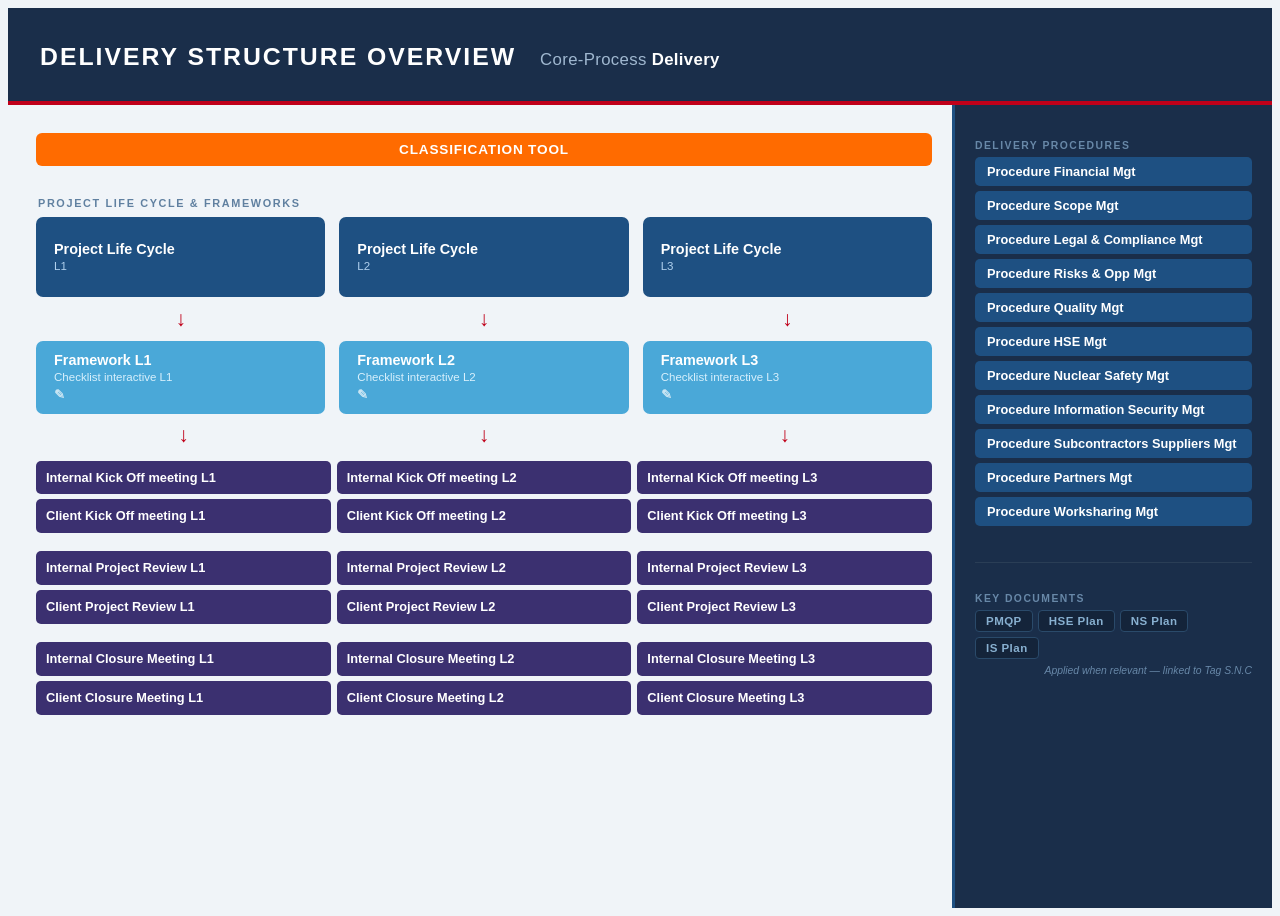
==== index.html @ 9b3b4e17 "Add files via upload" ====
<!doctype html>
<html lang="fr">
<head>
  <meta charset="utf-8">
  <meta name="viewport" content="width=device-width, initial-scale=1">
  <title>Delivery Structure Overview</title>
  <link rel="stylesheet" href="styles.css">
</head>
<body>

<header class="page-header">
  <h1>Delivery Structure Overview</h1>
  <span class="sub">Core-Process <strong>Delivery</strong></span>
</header>

<div class="layout">

  <!-- ═══════════════ LEFT ═══════════════ -->
  <div class="left-panel">

    <div class="classification-banner">Classification Tool</div>

    <p class="section-title">Project Life Cycle &amp; Frameworks</p>

    <div class="plc-section">

      <!-- Level 1 -->
      <div class="plc-row">
        <button class="btn-plc" onclick="window.open('Life_cycle.html', '_blank')">
          Project Life Cycle
          <span class="btn-label">L1</span>
        </button>
        <span class="row-arrow">↓</span>
        <button class="btn-framework" onclick="window.open('matrix.html?phase=opportunity', '_blank')">
          Framework L1
          <span class="btn-label">Checklist interactive L1</span>
        </button>
      </div>

      <!-- Level 2 -->
      <div class="plc-row">
        <button class="btn-plc" onclick="window.open('Life_cycle.html', '_blank')">
          Project Life Cycle
          <span class="btn-label">L2</span>
        </button>
        <span class="row-arrow">↓</span>
        <button class="btn-framework" onclick="window.open('matrix.html?phase=opportunity', '_blank')">
          Framework L2
          <span class="btn-label">Checklist interactive L2</span>
        </button>
      </div>

      <!-- Level 3 -->
      <div class="plc-row">
        <button class="btn-plc" onclick="window.open('Life_cycle.html', '_blank')">
          Project Life Cycle
          <span class="btn-label">L3</span>
        </button>
        <span class="row-arrow">↓</span>
        <button class="btn-framework" onclick="window.open('matrix.html?phase=opportunity', '_blank')">
          Framework L3
          <span class="btn-label">Checklist interactive L3</span>
        </button>
      </div>
    </div>

    <!-- Governance meetings -->
    <div class="meetings-section">
      <div class="meetings-levels" id="meetingLevels"></div>
    </div>

  </div>

  <!-- ═══════════════ RIGHT ═══════════════ -->
  <div class="right-panel">

    <!-- Procedures -->
    <div>
      <p class="right-section-title">Delivery Procedures</p>
      <div class="procedures-grid" id="procedureButtons"></div>
    </div>

    <hr class="right-divider">

    <!-- Sub-docs -->
    <div>
      <p class="right-section-title">Key Documents</p>
      <div class="subdocs-row">
        <button class="btn-subdoc" type="button" onclick="window.open('Assets/Promo2029ConventionStage_MahéJEANNEAU (2).pdf', '_blank')">PMQP</button>
        <button class="btn-subdoc" type="button" onclick="window.open('Assets/Promo2029ConventionStage_MahéJEANNEAU (2).pdf')">HSE Plan</button>
        <button class="btn-subdoc" type="button" onclick="window.open('Assets/Promo2029ConventionStage_MahéJEANNEAU (2).pdf')">NS Plan</button>
        <button class="btn-subdoc" type="button" onclick="window.open('Assets/Promo2029ConventionStage_MahéJEANNEAU (2).pdf', '_blank')">IS Plan</button>
      </div>
      <p class="applied-note">Applied when relevant — linked to Tag S.N.C</p>
    </div>
  </div>
</div>

<script src="data.js"></script>
<script src="home.js"></script>
</body>
</html>
---- styles.css ----
:root {
  --ink: #111827;
  --muted: #5b6472;
  --line: #d8dee8;
  --paper: #f7f9fb;
  --panel: #ffffff;
  --orange: #ff6b00;
  --orange-dark: #ad4100;
  --red: #c90009;
  --red-dark: #970007;
  --teal: #0997bd;
  --purple: #a72feb;
  --blue: #075d84;
  --sand: #f0d8c2;
  --shadow: 0 16px 38px rgba(16, 24, 40, .12);
  --blue-dark:   #1a2e4a;
  --blue-mid:    #1e5082;
  --blue-light:  #2e7bbf;
  --blue-pale:   #4aa8d8;
  --violet:      #3b3070;
  --violet-hover:#4d409a;
  --red-accent:  #c0001a;
  --white:       #ffffff;
  --bg:          #f0f4f8;
  --text-light:  #e8f0f8;
  --border:      #c8d8e8;
  --assystel-blue: #0078c8;
}

* {
  box-sizing: border-box;
}

body {
  font-family: 'Segoe UI', Arial, sans-serif;
  background: var(--bg);
  min-height: 100vh;
  display: flex;
  flex-direction: column;
}

button,
input {
  font: inherit;
}

button {
  cursor: pointer;
}

/* ── Header ── */
.page-header {
  background: var(--blue-dark);
  color: var(--white);
  padding: 18px 32px 14px;
  border-bottom: 4px solid var(--red-accent);
  display: flex;
  align-items: baseline;
  gap: 24px;
}
.page-header h1 {
  font-size: 1.55rem;
  font-weight: 800;
  letter-spacing: 0.08em;
  text-transform: uppercase;
}

.page-header .sub {
  font-size: 1.05rem;
  font-weight: 400;
  color: #a0b8d0;
  letter-spacing: 0.02em;
}

.page-header .sub strong {
  color: var(--white);
  font-weight: 700;
}

/* ── Layout ── */
.layout {
  display: flex;
  gap: 0;
  flex: 1;
  min-height: 0;
}

/* ── Left panel ── */
.left-panel {
  flex: 1 1 0;
  padding: 28px 20px 28px 28px;
  display: flex;
  flex-direction: column;
  gap: 0;
}

/* ── Right panel ── */
.right-panel {
  width: 320px;
  min-width: 260px;
  background: var(--blue-dark);
  padding: 24px 20px;
  display: flex;
  flex-direction: column;
  gap: 16px;
  border-left: 3px solid var(--blue-mid);
}

/* ── Section titles ── */
.section-title {
  font-size: 0.68rem;
  font-weight: 700;
  letter-spacing: 0.15em;
  text-transform: uppercase;
  color: #6080a0;
  margin-bottom: 8px;
  padding-left: 2px;
}

/* ── Classification Tool banner ── */
.classification-banner {
  background: var(--orange);
  color: var(--white);
  font-weight: 700;
  font-size: 0.85rem;
  letter-spacing: 0.06em;
  text-transform: uppercase;
  padding: 9px 18px;
  border-radius: 6px;
  margin-bottom: 20px;
  text-align: center;
  cursor: default;
}

/* ── PLC rows ── */
.plc-section {
  display: flex;
  flex-direction: row;
  gap: 14px;
}

.plc-row {
  display:flex;
  flex-direction: column;
  align-items: stretch;
  gap: 10px;
  flex: 1;
}

/* PLC button (blue dark) → index.html */
.btn-plc {
  background: var(--blue-mid);
  color: var(--white);
  border: none;
  border-radius: 7px;
  padding: 10px 18px;
  font-size: 0.9rem;
  font-weight: 700;
  cursor: pointer;
  height: 80px;
  width: 100%;
  min-width: 0;
  text-align: left;
  line-height: 1.3;
  transition: background 0.15s, transform 0.1s;
}

.btn-plc:hover { background: var(--blue-light); transform: translateY(-1px); }
.btn-plc .btn-label { font-size: 0.72rem; font-weight: 400; color: #b0d0ee; display: block; }
/* Arrow connector */
.row-arrow {
  display: flex;
  flex-direction: column;
  align-items: center;
  color: var(--red-accent);
  font-size: 1.3rem;
  font-weight: 900;
  padding: 0 2px;
  user-select: none;
}

.row-arrow2 {
  display: flex;
  flex-direction: column;
  align-items: center;
  color: var(--red-accent);
  font-size: 1.3rem;
  font-weight: 900;
  user-select: none;
  padding: 9px 2px;
}

/* Framework button (light blue) → matrix.html */
.btn-framework {
  background: var(--blue-pale);
  color: var(--white);
  border: none;
  border-radius: 7px;
  padding: 10px 18px;
  font-size: 0.9rem;
  font-weight: 700;
  cursor: pointer;
  text-align: left;
  line-height: 1.3;
  transition: background 0.15s, transform 0.1s;
}

.btn-framework:hover { background: #2e9dd4; transform: translateY(-1px); }
.btn-framework .btn-label { font-size: 0.72rem; font-weight: 400; color: #d8f0fc; display: block; }
/* ── Dots on framework ── */
.btn-framework::after {
  content: " ✎";
  font-size: 0.8rem;
  opacity: 0.7;
}

/* ── Right panel sections ── */
.right-section-title {
  font-size: 0.65rem;
  font-weight: 700;
  letter-spacing: 0.14em;
  text-transform: uppercase;
  color: #6888a8;
  margin-bottom: 6px;
}

/* Procedure buttons */
.procedures-grid {
  display: flex;
  flex-direction: column;
  gap: 5px;
  margin-bottom: 16px;
}

.btn-procedure {
  background: var(--blue-mid);
  color: var(--white);
  border: none;
  border-radius: 5px;
  padding: 7px 12px;
  font-size: 0.8rem;
  font-weight: 600;
  cursor: pointer;
  text-align: left;
  transition: background 0.15s;
  white-space: nowrap;
  overflow: hidden;
  text-overflow: ellipsis;
}

.btn-procedure:hover { background: var(--blue-light); }
/* Sub-docs row (PMOP, HSE Plan, etc.) */
.subdocs-row {
  display: flex;
  flex-wrap: wrap;
  gap: 5px;
  margin-bottom: 4px;
}

.btn-subdoc {
  background: #14243a;
  color: #88b0d0;
  border: 1px solid #2a4a6a;
  border-radius: 4px;
  padding: 4px 10px;
  font-size: 0.72rem;
  font-weight: 600;
  cursor: default;
  letter-spacing: 0.04em;
}

.btn-subdoc:hover{
  cursor: pointer;
}

/* Meeting / governance buttons */
.meetings-section {
  flex: 1;
}
.meetings-levels {
  display: flex;
  gap: 6px;
  flex:1;
}

.meetings-col {
  flex: 1;
  display: flex;
  flex-direction: column;
  gap: 5px;
}

.btn-meeting {
  background: var(--violet);
  color: var(--white);
  border: none;
  border-radius: 5px;
  padding: 9px 10px;
  font-size: 0.8rem;
  font-weight: 600;
  cursor: pointer;
  text-align: left;
  line-height: 1.25;
  transition: background 0.15s;
  width: 100%;
}

.btn-meeting:hover { background: var(--violet-hover); }
/* "Applied when relevant" note */
.applied-note {
  font-size: 0.65rem;
  color: #6888a8;
  font-style: italic;
  margin-top: 6px;
  text-align: right;
}

/* Divider line in right panel */
.right-divider {
  border: none;
  border-top: 1px solid #2a3e56;
  margin: 4px 0;
}

/* Linked-to badge */
.linked-badge {
  display: inline-block;
  background: #0e1e2e;
  border: 1px solid #2a4a6a;
  border-radius: 4px;
  padding: 3px 8px;
  font-size: 0.65rem;
  color: #6888a8;
  margin-bottom: 4px;
}

/* ─── Layout ─── */

.page {
  width: min(1600px, 100%);
  margin: 0 auto;
  padding: 28px clamp(16px, 2vw, 34px) 42px;
}

.topbar {
  display: grid;
  grid-template-columns: 1fr auto;
  gap: 20px;
  align-items: end;
  margin-bottom: 18px;
}

.topbar.is-bid {
  direction: ltr;
}

.topbar.is-real {
  direction: rtl;
  text-align: right;
}

.topbar.is-real .subtitle {
  margin-left: auto;
  margin-right: 0;
}

/* Empêche le texte de s'inverser aussi */
.topbar.is-real > * {
  direction: ltr;
}

.page_title {
  margin: 0;
  color: var(--blue);
  font-size: clamp(30px, 5vw, 66px);
  line-height: .95;
  text-transform: uppercase;
  letter-spacing: 0;
  text-shadow: 0 3px 0 rgba(0, 0, 0, .10);
}

.subtitle {
  margin: 8px 0 0;
  max-width: 860px;
  color: var(--muted);
  font-size: 16px;
  line-height: 1.45;
}

.workspace {
  display: grid;
  grid-template-columns: minmax(0, 1fr) 330px;
  gap: 18px;
  align-items: start;
}

.main {
  min-width: 0;
}

/* ─── Lifecycle diagram ─── */

.lifecycle {
  position: relative;
  min-height: 680px;   /* était 520px — plus de hauteur pour séparer les deux tracks */
  overflow: hidden;
  border: 1px solid var(--line);
  border-radius: 8px;
  background: #eef5f6;
  box-shadow: var(--shadow);
}

.lane-label {
  position: absolute;
  left: 24px;
  z-index: 2;
  margin: 0;
  font-weight: 900;
  text-transform: uppercase;
  letter-spacing: 0;
  text-shadow: 0 3px 0 rgba(0, 0, 0, .10);
}

.lane-label.bid {
  position: absolute;
  top: 18px;
  left: 24px;
  color: var(--orange);
  font-size: clamp(22px, 3vw, 38px);
  font-weight: 900;
  text-transform: uppercase;
  z-index: 2;
}

.lane-label.real {
  position: absolute;
  bottom: 230px;
  left: 24px;
  color: var(--red);
  font-size: clamp(22px, 3vw, 38px);
  font-weight: 900;
  text-transform: uppercase;
  z-index: 2;
}

.bid-track,
.real-track
.gate-track {
  position: absolute;
  left: 28px;
  right: 28px;
  display: grid;
  z-index: 3;
}

.bid-track {
  position: absolute;
  top: 80px;
  left: 28px;
  right: 28px;
  display: grid;
  grid-template-columns: repeat(4, minmax(130px, 1fr));
  z-index: 3;
}

.gate-track {
  position: absolute;
  top: 80px;
  left: 28px;
  right: 28px;
  display: grid;
  grid-template-columns: repeat(4, minmax(130px, 1fr));
  z-index: 3;
}

.real-track {
  position: absolute;
  bottom: 60px;
  left: 28px;
  right: 28px;
  display: grid;
  grid-template-columns: 1.05fr 1.35fr .9fr 1.1fr;
  z-index: 3;
}

/* ─── Phase nodes ─── */

.phase-node {
  min-height: 86px;
  border: 0;
  border-right: 2px solid rgba(255, 255, 255, .52);
  padding: 14px 20px 14px;
  color: #fff;
  text-align: left;
  box-shadow: 0 4px 18px rgba(6, 6, 8, 0.18);
  transition: transform .16s ease, filter .16s ease, box-shadow .16s ease;
}

.phase-node:hover,
.phase-node:focus-visible {
  transform: translateY(-2px);
  filter: brightness(0.88);
  outline: 3px solid rgba(9, 151, 189, .26);
  outline-offset: 3px;
  color: #fff;
}

.phase-node.active {
  box-shadow: 0 0 0 4px #fff, 0 0 0 8px rgba(9, 151, 189, .42), 0 14px 30px rgba(17, 24, 39, .22);
}

.phase-node.bid  { background: var(--orange); }
.phase-node.real { background: var(--red); }
.phase-node.gate {background: #f79595;}
.phase-node.after { background: #ef9825; }

.phase-title {
  display: block;
  font-weight: 900;
  font-size: clamp(12px, 2.4vw, 20px);
  line-height: 1;
  text-transform: uppercase;
  letter-spacing: 0;
}

.phase-kicker {
  display: block;
  margin-top: 4px;
  font-weight: 800;
  font-size: 13px;
  text-transform: uppercase;
  opacity: .94;
}

.phase-note {
  display: block;
  margin-top: 12px;
  max-width: 260px;
  font-style: italic;
  font-weight: 700;
  font-size: 13px;
  line-height: 1.25;
  color: rgba(255, 255, 255, .9);
}

/* ─── Handover loop arrow ─── */

.handover-loop {
  position: absolute;
  top: 142px;
  right: 92px;
  width: 270px;
  height: 245px;
  border: 46px solid var(--orange);
  border-left-color: transparent;
  border-radius: 50%;
  transform: rotate(18deg);
  z-index: 1;
  opacity: .95;
}

.handover-loop::after {
  content: "";
  position: absolute;
  right: 12px;
  bottom: -53px;
  width: 0;
  height: 0;
  border-left: 62px solid transparent;
  border-right: 22px solid transparent;
  border-top: 72px solid var(--orange);
  transform: rotate(-20deg);
}

/* ─── Real-track backing strip ─── */

.real-backing {
  position: absolute;
  left: 0;
  right: 200px;
  bottom: 80px;
  height: 100px;
  background: var(--sand);
  border-radius: 0 54px 54px 0;
  z-index: 1;
}
/* ─── Gates ─── */

.gate {
  position: absolute;
  z-index: 5;
  width: 74px;
  min-height: 144px;
  padding: 8px 6px 10px;
  border: none;
  background: #f79595;
  color: var(--orange-dark);
  text-align: center;
  font-weight: 900;
  box-shadow: 0 8px 22px rgba(17, 24, 39, .18);
}

.gate::before {
  content: attr(data-badge);
  display: grid;
  place-items: center;
  width: 58px;
  height: 58px;
  margin: -36px auto 8px;
  border: 5px dashed #fff;
  border-radius: 50%;
  color: #fff;
  background: var(--teal);
  font-size: 12px;
  line-height: 1;
}

.gate .symbol {
  display: grid;
  place-items: center;
  width: 42px;
  height: 42px;
  margin: 0 auto 8px;
  border-radius: 6px;
  color: #111827;
  background: #f4d4a6;
  font-size: 25px;
  font-weight: 900;
}

.gate .gate-title {
  display: block;
  width: 150px;
  margin-left: -42px;
  color: var(--orange-dark);
  font-size: 18px;
  line-height: 1.05;
  text-transform: uppercase;
}

.gate.g1 { left: 20.9%;  top: 80px; }
.gate.g2 { left: 47%;  top: 148px; }
.gate.g3 { right: 26%; top: 148px; }
.gate.g4 { right: 3%;  top: 148px; }
.gate.g5 { left: 22%;  bottom: 80px; }
.gate.g6 { left: 52%;  bottom: 80px; }
.gate.g7 { left: 68%;  bottom: 80px; }

/* ─── Governance bar ─── */

.governance {
  position: absolute;
  left: 0;
  right: 0;
  bottom: 205px;
  z-index: 2;
}

.gov-title {
  margin-left: 28px;
  color: var(--teal);
  font-weight: 900;
  text-transform: uppercase;
  font-size: 15px;
}

.gov-title-cell {
  position: relative;
  vertical-align: top;
  padding: 4px 0 0 0;
}

.gov-bar-label-cell {
  padding-left: 12px;
  font-weight: 700;
  font-size: 12px;
  color: #fff;
  height: 36px;
  vertical-align: middle;
}

.gov-line.internal { background: var(--teal); }
.gov-line.client   { background: var(--purple); }

/* ─── Content area ─── */

.content {
  margin-top: 18px;
  display: grid;
  grid-template-columns: minmax(0, 1fr);
  gap: 16px;
}

/* ─── Matrix panel ─── */

.matrix-panel {
  min-width: 0;
  border: 1px solid var(--line);
  border-radius: 8px;
  background: #fff;
  box-shadow: var(--shadow);
  overflow: visible; /* ← était hidden */
}

.matrix-head.bid { background: var(--orange); }

.matrix-current {
  flex: 0 0 auto;
  margin-right: 1px;
  padding: 8px 10px;
  border: 1px solid rgba(255, 255, 255, .48);
  border-radius: 8px;
  font-weight: 900;
  text-transform: uppercase;
  white-space: nowrap;
}


.arrow-right {
  font-size: 1.5em;
  display: inline-block;
  vertical-align: middle;
  color: #fff;
}

.arrow-left {
  font-size: 1.5em; 
  display: inline-block;
  vertical-align: middle;
  transform: scaleX(-1);
  color: #fff;
}

.matrixCtext {
  vertical-align: middle;
  color: #fff;
}

.matrix-wrap {
  overflow: auto;
  max-height: 800px;
  border-radius: 8px; /* reprend le rayon ici */
}

.matrix-footer-wrap {
  position: sticky;
  bottom: 0;
  z-index: 10;
  background: #fff;
  overflow: hidden;
  border-top: 2px solid var(--teal);
  /*overflow: visible;
  height: auto;       
  flex-shrink: 0;*/ /* ← ne se compresse pas si dans un flex */
}

.matrix-footer-wrap .footer-table {
  width: 100%;
  min-width: 980px; /* même min-width que checklist-table */
  border-collapse: separate;
  border-spacing: 0;
  table-layout: fixed; /* colonnes identiques au tableau principal */
}

.checklist-table {
  width: 100%;
  min-width: 980px;
  border-collapse: separate;
  border-spacing: 0;
}

.checklist-table th,
.checklist-table td {
  border-right: 1px solid var(--line);
  border-bottom: 1px solid var(--line);
  vertical-align: top;
}

.checklist-table thead th {
  position: sticky;
  top: 0;
  z-index: 3;
  color: #fff;
  background: var(--orange);
  text-align: left;
}

.checklist-table tfoot td {
  position: sticky;
  z-index: 3;
}

.checklist-table tfoot tr {
  height: 36px;
}

.checklist-table tfoot .gov-row-label td {
  bottom: 72px;
  background: #f7f9fb;   /* fond opaque indispensable pour le sticky */
}

.checklist-table tfoot .gov-row-internal td {
  bottom: 36px;
  background: var(--teal); /* cohérent avec gov-bar-label-cell.internal */
}

.checklist-table tfoot .gov-row-client td {
  bottom: 0;
  background: var(--purple); /* cohérent avec gov-bar-label-cell.client */
}

/* première colonne du tfoot : sticky horizontal ET vertical cumulés */
.checklist-table tfoot td:first-child {
  z-index: 5; /* au-dessus des autres cellules sticky */
}



/* Étiquettes de gauche : sticky aussi horizontalement */
.checklist-table tfoot td:first-child {
  position: sticky;
  left: 0;
  z-index: 5;    /* au-dessus des autres cellules sticky */
}

/* fond opaque pour la colonne gauche du tfoot selon la ligne */
.checklist-table tfoot .gov-row-label td:first-child   { background: #f7f9fb !important; }
.checklist-table tfoot .gov-row-internal td:first-child { background: var(--teal) !important; }
.checklist-table tfoot .gov-row-client td:first-child   { background: var(--purple) !important; }
.checklist-table thead th:first-child {
  left: 0;
  z-index: 4;
}

.checklist-table tbody th.row-category {
  position: sticky;
  left: 0;
  z-index: 2;
  background: #fff;   /* fond opaque pour masquer ce qui passe derrière */
}

.phase-column {
  min-width: 205px;
  border: 0;
  padding: 12px 14px;
  color: #fff;
  background: transparent;
  text-align: left;
  font-weight: 900;
  text-transform: uppercase;
  line-height: 1.08;
}

.phase-column span {
  display: block;
  margin-top: 4px;
  font-size: 11px;
  opacity: .86;
}

.row-category {
  min-width: 205px;
  border: 0;
  padding: 12px 14px;
  color: #fff;
  background: transparent;
  font-weight: 900;
  text-transform: uppercase;
  line-height: 1.08;
}

.row-category button {
  display: grid;
  grid-template-columns: 75px 1fr;
  grid-template-rows: auto auto;
  gap: 15px;
  width: 100%;
  min-height: unset;
  border: 0;
  padding :10px;
  color: var(--blue);
  background: #fff;
  text-align: left;
  font-weight: 900;
  text-transform: uppercase;
  line-height: 1.1;
}

.row-category .mark {
  grid-column: 1;
  grid-row: 1 / 3;
  width: 75px;
  height: 75px;
  border-radius: 6px;
  object-fit: contain;
}

.matrix-cell {
  min-width: 205px;
  height: 82px;
  padding: 12px 14px;
  background: #fff8f8;
}

.active-column {
  background: var(--orange-dark);
}

.matrix-cell.active-column {
  background: var(--orange-dark);
}

.matrix-cell.active-column button {
  color: #fff;
}

.matrix-cell.active-column .cell-count {
  color: #fff;
}

.matrix-cell.active-column .cell-preview {
  color: rgba(255, 255, 255, 0.85);
}

.matrix-cell:nth-child(even):not(.active-column):not(.active) { background: #fff; }

.matrix-cell button {
  width: 100%;
  height: 100%;
  min-height: unset;
  border: 0;
  padding: 10px 12px;
  color: var(--ink);
  background: transparent;
  text-align: left;
}

.matrix-cell button:hover,
.matrix-cell button:focus-visible,
.row-category button:hover,
.row-category button:focus-visible {
  outline: 3px solid rgba(9, 151, 189, .22);
  outline-offset: -3px;
  background: #edfaff;
}

.matrix-cell.active-column button:hover {
  background: var(--orange);
}

.matrix-cell.active {
  background: var(--orange);
  box-shadow: inset 0 0 0 3px var(--muted);
}

.cell-count {
  display: block;
  color: var(--blue);
  font-size: 12px;
  font-weight: 900;
  text-transform: uppercase;
}

.cell-preview {
  display: block;
  margin-top: 6px;
  max-height: 48px;
  overflow: hidden;
  color: var(--muted);
  font-size: 12px;
  line-height: 1.32;
}

.is-hidden { display: none; }

/* ─── Governance tfoot ─── */

/* tfoot rows: don't override td sticky with static on the tr */

tfoot td {
  background: #f7f9fb;
}

.gov-row-title td {
  background: #f7f9fb !important;
  border-top: 2px solid var(--teal);
  padding: 6px 12px;
  padding-bottom: 60px;
}

.gov-strip-label {
  display: block;
  font-size: 13px;
  font-weight: 900;
  color: var(--teal);
  text-transform: uppercase;
  padding: 6px 0;
}

.gov-title-cell {
  position: relative;
  vertical-align: top;
  padding: 4px 0 0 0;
  background: #f7f9fb !important;
  border-top: 2px solid var(--teal);
}

.gov-gate-label {
  font-size: 11px;
  font-weight: 900;
  text-transform: uppercase;
  color: #fff;
  line-height: 1.2;
  text-align: right;
  display: block;
  padding: 0 4px;
}

.gov-gate-card {
  position: absolute;
  right: -48px;
  top: 4px;
  width: 96px;
  padding: 6px 8px;
  background: #f4d4a6;
  border: 2px solid rgba(255, 255, 255, .65);
  border-radius: 4px;
  box-shadow: 0 4px 12px rgba(17, 24, 39, .18);
  z-index: 20;
  text-align: center;
}

.gov-gate-title {
  font-size: 11px;
  font-weight: 900;
  text-transform: uppercase;
  color: var(--orange-dark);
  line-height: 1.15;
}

.gov-bar-label-cell {
  height: 36px;
  padding: 0 12px;
  font-weight: 700;
  font-size: 12px;
  color: #fff;
  vertical-align: middle;
}

.gov-bar-label-cell.internal { background: var(--teal) !important; }
.gov-bar-label-cell.client   { background: var(--purple) !important; }

.gov-cell-bar {
  position: relative;
  height: 36px;
  padding: 0;
  vertical-align: middle;
}

.gov-cell-bar.internal { background: var(--teal) !important; }
.gov-cell-bar.client   { background: var(--purple) !important; }

.gov-badge-btn {
  position: absolute;
  right: -22px;
  top: -43px;
  z-index: 20; /* au-dessus de tout */
  width: 44px;
  height: 44px;
  border: 3px dashed #fff;
  border-radius: 50%;
  background: var(--teal);
  color: #fff;
  font-size: 18px;
  font-weight: 900;
  cursor: pointer;
  transition: filter .14s;
}

.gov-badge-btn:hover { filter: brightness(1.2); }

.checklist-table tfoot.gov-strip tr {
  height: auto;
}

.checklist-table tfoot.gov-strip td {
  overflow: visible;
}

.checklist-table tfoot.gov-strip .gov-row-label {
  height: 30px;
}

.checklist-table tfoot.gov-strip .gov-row-internal {
  height: 38px;
}

.checklist-table tfoot.gov-strip .gov-row-client {
  height: 112px;
}

.checklist-table tfoot.gov-strip .gov-row-label td {
  bottom: 150px;
  z-index: 8;
  background: #f7f9fb !important;
  border-bottom: 0;
}

.checklist-table tfoot.gov-strip .gov-row-internal td {
  bottom: 112px;
  z-index: 20;
  height: 38px;
  background: transparent !important;
  border-bottom: 0;
}

.checklist-table tfoot.gov-strip .gov-row-client td {
  bottom: 0;
  z-index: 10;
  height: 112px;
  background: rgba(255, 255, 255, .97) !important;
  border-bottom: 0;
}

.checklist-table tfoot.gov-strip td:first-child {
  z-index: 45;
}

.checklist-table tfoot.gov-strip .gov-row-internal td:first-child {
  z-index: 42;
  background: var(--teal) !important;
}

.checklist-table tfoot.gov-strip .gov-row-client td:first-child {
  z-index: 45;
  background: linear-gradient(to bottom, #eef5f8 0 4px, var(--purple) 4px 42px, rgba(255, 255, 255, .97) 42px 100%) !important;
}

.checklist-table tfoot.gov-strip .gov-cell-bar {
  position: sticky;
}

.checklist-table tfoot.gov-strip .gov-cell-bar::before {
  content: "";
  position: absolute;
  left: -1px;
  right: -1px;
  z-index: 0;
  pointer-events: none;
}

.checklist-table tfoot.gov-strip .gov-cell-bar::after {
  content: "";
  position: absolute;
  left: -1px;
  right: -1px;
  top: 0;
  height: 4px;
  z-index: 0;
  background: #eef5f8;
  pointer-events: none;
}

.checklist-table tfoot.gov-strip .gov-cell-before-event::before {
  right: 42px;
}

.checklist-table tfoot.gov-strip .gov-cell-after-event::before {
  left: 38px;
}

.checklist-table tfoot.gov-strip .gov-cell-end-event::before {
  right: 92px;
}


.checklist-table tfoot.gov-strip.gov-strip-real .gov-cell-before-event::before {
  right: 40px;
}


.checklist-table tfoot.gov-strip.gov-strip-real .gov-cell-after-event::before {
  left: 32px;
}

.checklist-table tfoot.gov-strip .gov-cell-bar.internal::before {
  top: 0;
  height: 38px;
  background: var(--teal);
}

.checklist-table tfoot.gov-strip .gov-cell-bar.client::before {
  top: 4px;
  height: 38px;
  background: var(--purple);
}

.checklist-table tfoot.gov-strip .gov-cell-bar.internal::after {
  display: none;
}

/* ── Separator line between internal and client rows ── */
/* Drawn on the client row's ::after, same span as the bars,
   so it naturally stops at gate boundaries. */


.gov-strip .gov-strip-label {
  color: #12a6c8;
  font-size: 14px;
  line-height: 1;
  padding: 10px 0 4px;
  text-shadow: 0 1px 0 rgba(255, 255, 255, .8);
}

.gov-strip .gov-bar-label-cell {
  white-space: nowrap;
}

.gov-strip .gov-bar-label-cell.internal {
  font-size: 14px;
  font-weight: 500;
  text-align: center;
  vertical-align: middle;
}

.gov-strip .gov-bar-label-cell.client {
  padding-top: 10px;
  font-size: 14px;
  font-weight: 500;
  text-align: center;
  vertical-align: top;
}

.gov-strip .gov-cell-bar {
  overflow: visible;
}

.checklist-table tfoot.gov-strip .gov-row-internal td.gov-cell-with-event {
  z-index: 40;
}

.gov-event {
  position: absolute;
  top: -34px;
  right: -43px;
  z-index: 12;
  width: 88px;
  height: 172px;
  border: 0;
  padding: 0;
  color: inherit;
  background: transparent;
  overflow: visible;
  isolation: isolate;
}

.gov-event::before {
  content: "";
  position: absolute;
  top: 34px;
  left: 50%;
  z-index: 1;
  width: 82px;
  height: 112px;
  background: linear-gradient(180deg, #f59a9d, #f08a8d);
  transform: translateX(-50%);
}


.gov-event:hover .gov-event-pillar,
.gov-event:focus-visible .gov-event-pillar {
  filter: brightness(1.06);
}

.gov-event:focus-visible {
  outline: 3px solid rgba(9, 151, 189, .3);
  outline-offset: 4px;
}

.gov-event-end {
  right: 8px;
}

.gov-event-badges {
  position: absolute;
  top: 0;
  left: 0;
  right: 0;
  z-index: 8;
  display: flex;
  justify-content: center;
  gap: 3px;
}

.gov-event-badge {
  display: grid;
  place-items: center;
  width: 48px;
  height: 48px;
  border: 4px dashed #fff;
  border-radius: 50%;
  background: var(--teal);
  box-shadow: 0 0 0 2px var(--teal), 0 7px 12px rgba(17, 24, 39, .18);
  color: #fff;
  font-size: 10px;
  font-weight: 700;
  line-height: 1;
  text-align: center;
}

.gov-event-badge-client,
.gov-event-badge + .gov-event-badge {
  background: var(--purple);
  box-shadow: 0 0 0 2px var(--purple), 0 7px 12px rgba(17, 24, 39, .18);
}

.gov-event-pillar {
  position: absolute;
  top: 40px;
  left: 50%;
  z-index: 4;
  display: grid;
  place-items: center;
  gap: 6px;
  width: 52px;
  height: 102px;
  border: 1px solid rgba(255, 255, 255, .62);
  background: linear-gradient(180deg, #f59a9d, #f08a8d);
  box-shadow: 0 4px 12px rgba(17, 24, 39, .18);
  transform: translateX(-50%);
}

.gov-event-title {
  position: absolute;
  top: 146px;
  left: 50%;
  z-index: 8;
  width: 132px;
  color: #c45b00;
  font-size: 13px;
  font-weight: 900;
  line-height: 1.02;
  text-align: center;
  text-transform: none;
  transform: translateX(-50%);
}

.gov-event-symbol {
  position: relative;
  z-index: 7;
  display: grid;
  place-items: center;
  width: 32px;
  height: 32px;
  color: #111827;
}

.gov-symbol-traffic {
  width: 20px;
  height: 32px;
  border-radius: 4px;
  background: #1f2933;
  box-shadow: inset 0 0 0 1px rgba(255, 255, 255, .25);
}

.gov-symbol-traffic::before {
  content: "";
  position: absolute;
  top: 5px;
  left: 50%;
  width: 7px;
  height: 7px;
  border-radius: 50%;
  background: #f20d19;
  box-shadow: 0 10px 0 #f3d12f, 0 20px 0 #21c657;
  transform: translateX(-50%);
}

.gov-symbol-document::before {
  content: "";
  width: 23px;
  height: 28px;
  border: 2px solid #111827;
  border-radius: 2px;
  background:
    linear-gradient(#111827, #111827) 5px 8px / 13px 1px no-repeat,
    linear-gradient(#111827, #111827) 5px 14px / 13px 1px no-repeat,
    linear-gradient(#111827, #111827) 5px 20px / 10px 1px no-repeat,
    #fff3c6;
}

.gov-symbol-handshake::before {
  content: "\1F91D";
  font-size: 24px;
  line-height: 1;
}

.gov-symbol-info {
  border: 2px solid #111827;
  border-radius: 50%;
  font-size: 24px;
  font-family: Georgia, serif;
  font-weight: 700;
}

.gov-symbol-info::before {
  content: "i";
}

.gov-symbol-start {
  width: 26px;
  height: 20px;
  border-radius: 50%;
  background: #1dbf4f;
  color: #fff;
  font-size: 6px;
  font-weight: 900;
}

.gov-symbol-start::before {
  content: "START";
}

.gov-symbol-review::before {
  content: "";
  width: 26px;
  height: 24px;
  border-radius: 3px;
  background:
    linear-gradient(to top, #18b957 0 45%, transparent 45% 100%) 3px 4px / 5px 18px no-repeat,
    linear-gradient(to top, #f3b230 0 65%, transparent 65% 100%) 11px 4px / 5px 18px no-repeat,
    linear-gradient(to top, #18b957 0 35%, transparent 35% 100%) 19px 4px / 5px 18px no-repeat,
    #ffe5b5;
}

.gov-symbol-steering {
  border: 2px solid #111827;
  border-radius: 50%;
  font-size: 9px;
  font-weight: 900;
}

.gov-symbol-steering::before {
  content: "SC";
}

.gov-symbol-target {
  border: 2px solid #111827;
  border-radius: 50%;
}

.gov-symbol-target::before,
.gov-symbol-target::after {
  content: "";
  position: absolute;
  border-radius: 50%;
}

.gov-symbol-target::before {
  width: 18px;
  height: 18px;
  border: 2px solid #111827;
}

.gov-symbol-target::after {
  width: 5px;
  height: 5px;
  background: #111827;
}

.gov-strip-real .gov-event-boundary {
  width: 92px;
  height: 160px;
}

.gov-strip-real .gov-event-boundary::before {
  top: 30px;
  width: 74px;
  height: 102px;
}

.gov-strip-real .gov-event-boundary .gov-event-badges {
  left: 50%;
  right: auto;
  width: 76px;
  transform: translateX(-50%);
}

.gov-strip-real .gov-event-boundary .gov-event-badge {
  width: 37px;
  height: 37px;
  border-width: 3px;
  font-size: 7px;
}

.gov-strip-real .gov-event-boundary .gov-event-pillar {
  top: 30px;
  width: 50px;
  height: 102px;
}

.gov-strip-real .gov-event-boundary .gov-event-title {
  top: 143px;
  width: 106px;
  font-size: 12px;
}

.gov-review-cluster {
  position: absolute;
  top: -34px;
  left: 58px;
  z-index: 48;
  width: 188px;
  height: 160px;
  pointer-events: none;
}

.gov-review-loop {
  position: absolute;
  top: 6px;
  left: 20px;
  width: 128px;
  height: 46px;
  border: 5px solid rgba(201, 0, 9, .8);
  border-bottom: 0;
  border-radius: 72px 72px 0 0;
}

.gov-review-loop::after {
  content: "";
  position: absolute;
  right: -7px;
  top: 34px;
  border-left: 8px solid rgba(201, 0, 9, .8);
  border-top: 7px solid transparent;
  border-bottom: 7px solid transparent;
  transform: rotate(36deg);
}

.gov-review-cluster .gov-event {
  top: 0;
  right: auto;
  width: 42px;
  height: 158px;
  pointer-events: auto;
}

.gov-review-1 { left: 0; }
.gov-review-2 { left: 42px; }
.gov-review-3 { left: 84px; }
.gov-review-4 { left: 126px; }

.gov-event-review .gov-event-badge {
  width: 34px;
  height: 34px;
  border-width: 3px;
  font-size: 7px;
}

.gov-event-review::before {
  top: 29px;
  width: 38px;
  height: 96px;
}

.gov-event-review .gov-event-pillar {
  top: 29px;
  width: 34px;
  height: 96px;
}

.gov-event-review .gov-event-symbol {
  width: 24px;
  height: 24px;
}

.gov-event-review .gov-event-title {
  top: 116px;
  width: 64px;
  color: #c45b00;
  font-size: 10px;
  line-height: 1;
  transform: translateX(-50%) rotate(90deg);
  transform-origin: center;
}

.gov-icon {
  position: absolute;
  right: -14px;
  top: 50%;
  transform: translateY(-50%);
  font-size: 24px;
  z-index: 6;
}

tfoot .real { color: var(--red); }

.category-rail {
  display: grid;
  gap: 8px;
  align-self: start;
  position: sticky;
  top: 16px;
}

.category-filter {
  display: grid;
  grid-template-columns: 38px 1fr;
  gap: 8px;
  align-items: center;
  min-height: 48px;
  border: 1px solid var(--line);
  border-radius: 8px;
  background: #fff;
  color: var(--blue);
  padding: 6px 8px;
  text-align: left;
  font-weight: 900;
  font-size: 11px;
  text-transform: uppercase;
  line-height: 1.08;
}

.category-filter .mark {
  display: grid;
  place-items: center;
  width: 38px;
  height: 38px;
  border-radius: 6px;
  background: #ffe0e0;
  color: #111827;
  font-size: 18px;
  font-weight: 900;
}

.row-category button .category-subtitle {
  grid-column: 2;
  grid-row: 2;
  margin-top: 4px;
  color: var(--muted);
  font-size: 11px;
  font-weight: 400;
  text-transform: none;
  line-height: 1.32;
  white-space: normal;
}

.category-filter.active {
  color: #fff;
  background: var(--blue);
  border-color: var(--blue);
}

/* ─── Board ─── */

.board {
  min-width: 0;
  border: 1px solid var(--line);
  border-radius: 8px;
  background: rgba(255, 255, 255, .74);
  overflow: hidden;
}

.board-head {
  display: flex;
  align-items: center;
  justify-content: space-between;
  gap: 16px;
  padding: 16px 18px;
  color: #fff;
  background: var(--blue);
}

.board-title {
  margin: 0;
  font-size: 22px;
  text-transform: uppercase;
  letter-spacing: 0;
}

.count {
  white-space: nowrap;
  font-weight: 800;
  opacity: .9;
}

.category-grid {
  display: grid;
  grid-template-columns: repeat(auto-fit, minmax(255px, 1fr));
  gap: 12px;
  padding: 14px;
}

.category-card {
  min-height: 180px;
  border: 1px solid var(--line);
  border-radius: 8px;
  background: #fff;
  overflow: hidden;
}

.category-card.empty { opacity: .62; }

.category-head {
  display: grid;
  grid-template-columns: 42px 1fr;
  align-items: center;
  gap: 10px;
  padding: 10px 12px;
  background: #fff1f1;
  border-bottom: 1px solid #f2c7c7;
}

.category-head .mark {
  display: grid;
  place-items: center;
  width: 42px;
  height: 42px;
  border-radius: 6px;
  color: #111827;
  background: #fff;
  border: 1px solid #efd1d1;
  font-weight: 900;
}

.category-name {
  margin: 0;
  color: var(--blue);
  font-size: 13px;
  line-height: 1.12;
  text-transform: uppercase;
}

.tasks {
  display: grid;
  gap: 8px;
  padding: 12px;
}

.task {
  border: 1px solid var(--line);
  border-radius: 8px;
  padding: 9px 10px;
  color: var(--ink);
  background: #fff;
  text-align: left;
  line-height: 1.25;
  transition: border-color .14s ease, background .14s ease, transform .14s ease;
}

.task.done {
  border-color: #98d5b2;
  background: #effaf3;
}

.task-status {
  display: block;
  margin-top: 5px;
  color: var(--muted);
  font-size: 11px;
  font-weight: 800;
  text-transform: uppercase;
}

.task:hover,
.task:focus-visible {
  border-color: var(--teal);
  background: #edfaff;
  transform: translateY(-1px);
  outline: none;
}

.empty-note {
  padding: 10px;
  color: var(--muted);
  font-style: italic;
}

/* ─── Aside panels ─── */

.aside {
  display: grid;
  gap: 14px;
}

.procedure-panel
{
  border: 1px solid var(--line);
  border-radius: 8px;
  background: #fff;
  box-shadow: var(--shadow);
  overflow: hidden;
}

.procedure-panel h2
{
  margin: 0;
  padding: 15px 16px;
  color: #fff;
  background: var(--blue);
  font-size: 18px;
  text-transform: uppercase;
}

.procedure-list {
  display: grid;
  gap: 4px;
  padding: 10px;
}

.procedure-button {
  min-height: 42px;
  border: 0;
  border-radius: 6px;
  padding: 8px 10px;
  color: #fff;
  background: var(--blue);
  text-align: right;
  font-weight: 900;
  text-transform: uppercase;
  line-height: 1;
}

.procedure small {
  display: block;
  font-size: 10px;
  opacity: .8;
}


/* ─── Drawer ─── */

.drawer {
  position: fixed;
  inset: 0;
  z-index: 50;
  display: none;
}

.drawer.open { display: block; }

.drawer-backdrop {
  position: absolute;
  inset: 0;
  border: 0;
  background: rgba(17, 24, 39, .36);
}

.drawer-panel {
  position: absolute;
  top: 0;
  right: 0;
  width: min(520px, 100%);
  height: 100%;
  background: #fff;
  box-shadow: -18px 0 40px rgba(17, 24, 39, .22);
  display: grid;
  grid-template-rows: auto 1fr;
}

.drawer-head {
  display: grid;
  grid-template-columns: 1fr 42px;
  gap: 12px;
  align-items: start;
  padding: 20px;
  color: #fff;
  background: var(--red);
}

.drawer-head h2 {
  margin: 0;
  font-size: 22px;
  line-height: 1.08;
}

.drawer-head p {
  margin: 7px 0 0;
  opacity: .9;
  font-weight: 700;
}

.close {
  width: 42px;
  height: 42px;
  border: 1px solid rgba(255, 255, 255, .52);
  border-radius: 8px;
  color: #fff;
  background: transparent;
  font-weight: 900;
  font-size: 22px;
}

.drawer-body {
  padding: 20px;
  overflow: auto;
}

.detail-section { margin-bottom: 20px; }

.detail-section h3 {
  margin: 0 0 8px;
  color: var(--blue);
  font-size: 13px;
  text-transform: uppercase;
  letter-spacing: 0;
}

.detail-section p,
.detail-section li {
  color: var(--ink);
  line-height: 1.45;
}

.detail-section ul {
  margin: 0;
  padding-left: 18px;
}

.done-control {
  display: flex;
  align-items: center;
  gap: 10px;
  padding: 13px 14px;
  border: 1px solid var(--line);
  border-radius: 8px;
  background: #f7fbfc;
  color: var(--ink);
  font-weight: 900;
}

.done-control input {
  width: 20px;
  height: 20px;
  accent-color: var(--teal);
}

/* ─── Responsive ─── */

@media (max-width: 1180px) {
  .workspace {
    grid-template-columns: 1fr;
  }
  .aside {
    grid-template-columns: minmax(0, 1fr) minmax(260px, .7fr);
  }
}

@media (max-width: 880px) {
  .topbar,
  .aside {
    grid-template-columns: 1fr;
  }
  .content {
    grid-template-columns: 1fr;
  }
  .tools {
    justify-content: stretch;
  }
  .search
  {
    width: 100%;
  }
  .lifecycle {
    min-height: auto;
    padding: 88px 14px 22px;
  }

  .lifecycle.bid-track.phase-title {
    font-size: 30px;
  }
  .lane-label.bid,
  .lane-label.real {
    position: static;
    margin: 16px 0 8px;
    font-size: 30px;
  }
  .bid-track,
  .real-track {
    position: static;
    grid-template-columns: 1fr;
    gap: 8px;
  }
  .handover-loop,
  .real-backing,
  .governance,
  .gate {
    display: none;
  }
  .category-rail {
    position: static;
    grid-template-columns: repeat(auto-fit, minmax(150px, 1fr));
  }

  .matrix-current {
    justify-self: start;
  }
}
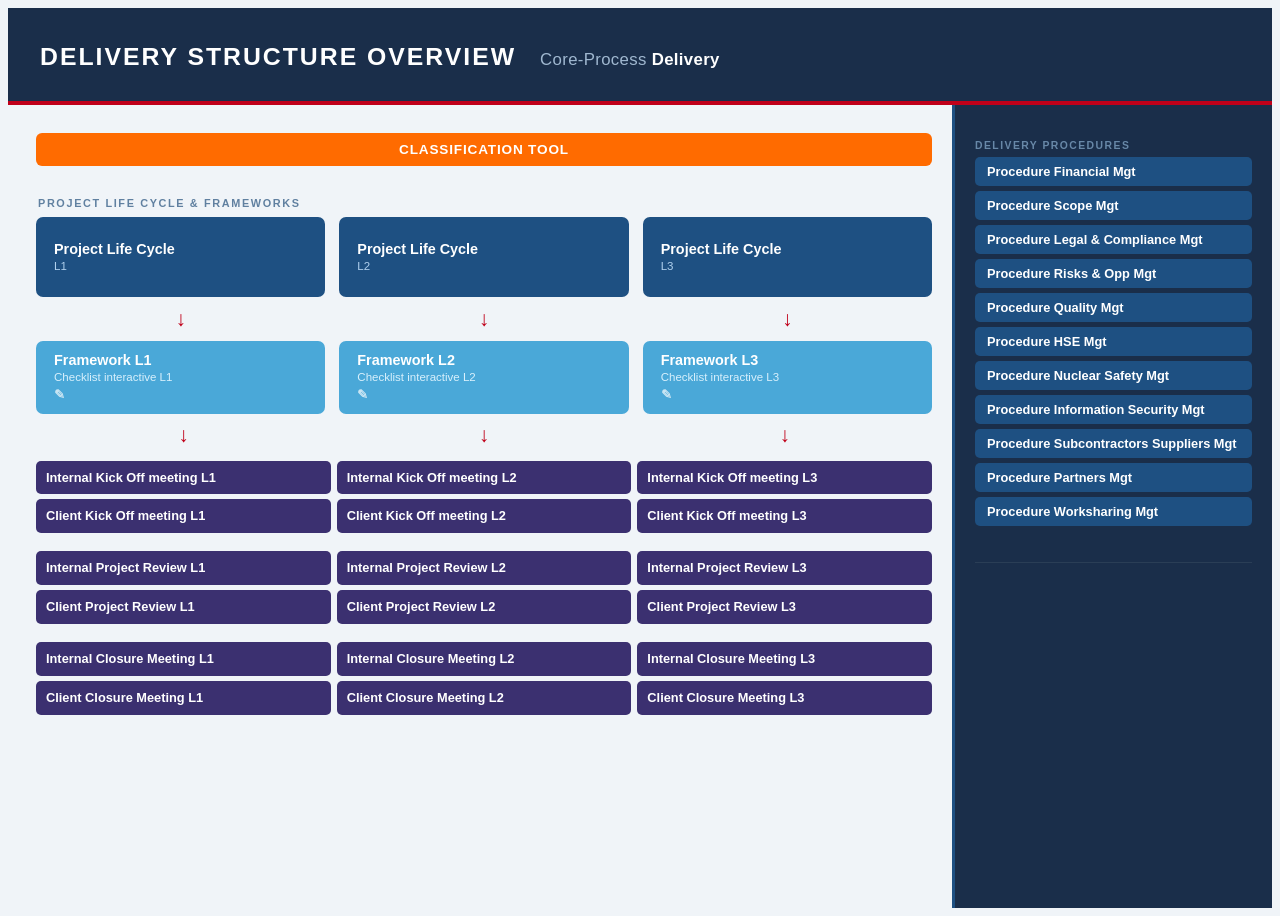
==== commit ef98c318: "Remove Key Documents section from index.html Removed the Key Documents section and its associated bu" ====
--- a/index.html
+++ b/index.html
@@ -81,18 +81,7 @@
     </div>
 
     <hr class="right-divider">
-
-    <!-- Sub-docs -->
-    <div>
-      <p class="right-section-title">Key Documents</p>
-      <div class="subdocs-row">
-        <button class="btn-subdoc" type="button" onclick="window.open('Assets/Promo2029ConventionStage_MahéJEANNEAU (2).pdf', '_blank')">PMQP</button>
-        <button class="btn-subdoc" type="button" onclick="window.open('Assets/Promo2029ConventionStage_MahéJEANNEAU (2).pdf')">HSE Plan</button>
-        <button class="btn-subdoc" type="button" onclick="window.open('Assets/Promo2029ConventionStage_MahéJEANNEAU (2).pdf')">NS Plan</button>
-        <button class="btn-subdoc" type="button" onclick="window.open('Assets/Promo2029ConventionStage_MahéJEANNEAU (2).pdf', '_blank')">IS Plan</button>
-      </div>
-      <p class="applied-note">Applied when relevant — linked to Tag S.N.C</p>
-    </div>
+    
   </div>
 </div>
 
--- a/styles.css
+++ b/styles.css
@@ -249,6 +249,50 @@
 }
 
 .btn-procedure:hover { background: var(--blue-light); }
+
+/* ── Procedure sub-buttons ── */
+.proc-wrapper {
+  display: flex;
+  flex-direction: column;
+}
+
+.btn-procedure.is-expanded {
+  border-bottom-left-radius: 0;
+  border-bottom-right-radius: 0;
+  background: var(--blue-light);
+}
+
+.proc-sub-group {
+  display: none;
+  flex-direction: column;
+  gap: 2px;
+  padding: 4px 0 4px 16px;
+  margin-left: 6px;
+}
+
+.proc-sub-group.open {
+  display: flex;
+}
+
+.btn-procedure--child {
+  border-radius: 4px;
+  font-size: 0.77rem;
+}
+
+.btn-procedure--child::before {
+  content: "└ ";
+  opacity: 0.45;
+  font-size: 0.72rem;
+}
+
+.btn-procedure--doc {
+  background: var(--violet);
+}
+
+.btn-procedure--doc:hover {
+  background: var(--violet-hover);
+}
+
 /* Sub-docs row (PMOP, HSE Plan, etc.) */
 .subdocs-row {
   display: flex;
@@ -1995,4 +2039,4 @@
   .matrix-current {
     justify-self: start;
   }
-}+}
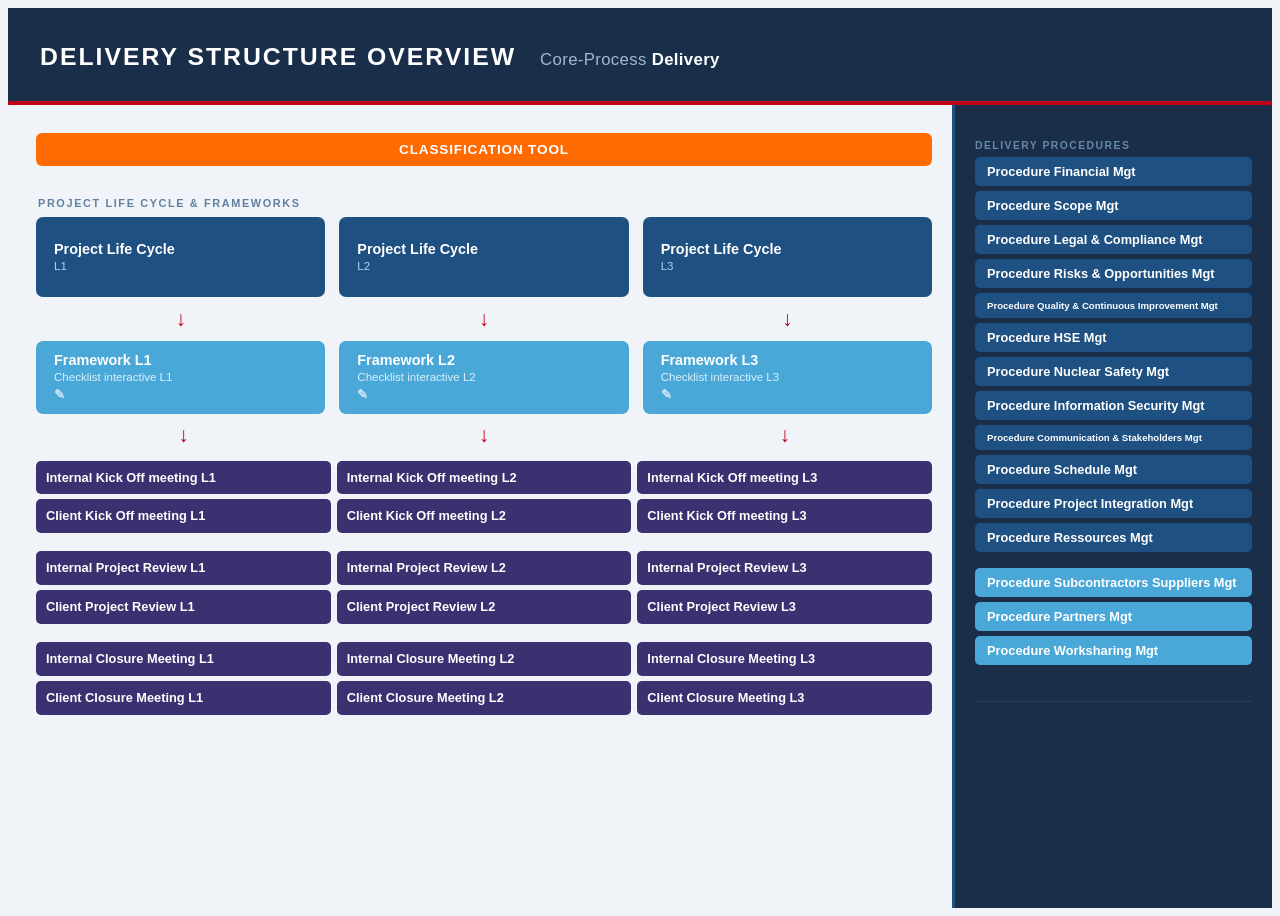
==== commit b8f378f2: "Add second procedures grid to index.html" ====
--- a/index.html
+++ b/index.html
@@ -78,10 +78,10 @@
     <div>
       <p class="right-section-title">Delivery Procedures</p>
       <div class="procedures-grid" id="procedureButtons"></div>
+      <div class="procedures-grid" id="procedureButtons2"></div>
     </div>
 
     <hr class="right-divider">
-    
   </div>
 </div>
 
--- a/styles.css
+++ b/styles.css
@@ -5,9 +5,11 @@
   --paper: #f7f9fb;
   --panel: #ffffff;
   --orange: #ff6b00;
+  --orange-sand: #FAB475;
   --orange-dark: #ad4100;
   --red: #c90009;
   --red-dark: #970007;
+  --red-sand: #FF7A7A;
   --teal: #0997bd;
   --purple: #a72feb;
   --blue: #075d84;
@@ -232,6 +234,22 @@
   margin-bottom: 16px;
 }
 
+.large-btn-procedure {
+  background: var(--blue-mid);
+  color: var(--white);
+  border: none;
+  border-radius: 5px;
+  padding: 7px 12px;
+  font-size: 0.6rem;
+  font-weight: 600;
+  cursor: pointer;
+  text-align: left;
+  transition: background 0.15s;
+  white-space: nowrap;
+  overflow: hidden;
+  text-overflow: ellipsis;
+}
+
 .btn-procedure {
   background: var(--blue-mid);
   color: var(--white);
@@ -248,7 +266,43 @@
   text-overflow: ellipsis;
 }
 
+.large-btn-procedure2 {
+  background: var(--blue-mid);
+  color: var(--white);
+  border: none;
+  border-radius: 5px;
+  padding: 7px 12px;
+  font-size: 0.6rem;
+  font-weight: 600;
+  cursor: pointer;
+  text-align: left;
+  transition: background 0.15s;
+  white-space: nowrap;
+  overflow: hidden;
+  text-overflow: ellipsis;
+}
+
+.btn-procedure2 {
+  background: var(--blue-pale);
+  color: var(--white);
+  border: none;
+  border-radius: 5px;
+  padding: 7px 12px;
+  font-size: 0.8rem;
+  font-weight: 600;
+  cursor: pointer;
+  text-align: left;
+  transition: background 0.15s;
+  white-space: nowrap;
+  overflow: hidden;
+  text-overflow: ellipsis;
+}
+
 .btn-procedure:hover { background: var(--blue-light); }
+.btn-procedure2:hover { background: #2e9dd4; }
+.large-btn-procedure:hover { background: var(--blue-light); }
+.large-btn-procedure2:hover { background: #2e9dd4; }
+
 
 /* ── Procedure sub-buttons ── */
 .proc-wrapper {
@@ -267,6 +321,7 @@
   flex-direction: column;
   gap: 2px;
   padding: 4px 0 4px 16px;
+  border-left: 3px solid var(--blue-light);
   margin-left: 6px;
 }
 
@@ -283,6 +338,17 @@
   content: "└ ";
   opacity: 0.45;
   font-size: 0.72rem;
+}
+
+.btn-procedure--child2 {
+  border-radius: 4px;
+  font-size: 0.52rem;
+}
+
+.btn-procedure--child2::before {
+  content: "└ ";
+  opacity: 0.45;
+  font-size: 0.47rem;
 }
 
 .btn-procedure--doc {
@@ -485,6 +551,7 @@
   font-weight: 900;
   text-transform: uppercase;
   z-index: 2;
+  margin-bottom: 15px;
 }
 
 .bid-track,
@@ -498,6 +565,19 @@
 }
 
 .bid-track {
+  position: absolute;
+  top: 80px;
+  left: 28px;
+  right: 28px;
+  display: grid;
+  /* 4 phases + 4 gates (gate after each phase incl. handover transition) */
+  grid-template-columns: 1fr 52px 1fr 52px 1fr 52px 1fr 52px;
+  gap: 0;
+  align-items: stretch;
+  z-index: 3;
+}
+
+.gate-track {
   position: absolute;
   top: 80px;
   left: 28px;
@@ -507,14 +587,115 @@
   z-index: 3;
 }
 
-.gate-track {
-  position: absolute;
-  top: 80px;
-  left: 28px;
-  right: 28px;
-  display: grid;
-  grid-template-columns: repeat(4, minmax(130px, 1fr));
-  z-index: 3;
+/* ─── Gate node (clickable, intercalated between phases) ─── */
+.gate-node {
+  display: flex;
+  flex-direction: column;
+  align-items: center;
+  justify-content: flex-start;
+  padding-top: 14px;
+  gap: 5px;
+  background: var(--orange-sand);
+  border: none;
+  border-left: 2px solid rgba(255,255,255,.45);
+  border-right: 2px solid rgba(255,255,255,.45);
+  color: var(--orange-dark);
+  cursor: pointer;
+  transition: filter .15s, transform .15s;
+  position: relative;
+  min-height: 86px;
+  overflow: visible;
+}
+
+.gate-node2 {
+  display: flex;
+  flex-direction: column;
+  align-items: center;
+  justify-content: flex-start;
+  padding-top: 14px;
+  gap: 5px;
+  background: var(--red-sand);
+  border: none;
+  border-left: 2px solid rgba(255,255,255,.45);
+  border-right: 2px solid rgba(255,255,255,.45);
+  color: var(--red-dark);
+  cursor: pointer;
+  transition: filter .15s, transform .15s;
+  position: relative;
+  min-height: 86px;
+  overflow: visible;
+}
+
+.gate-node:hover {
+  filter: brightness(.88);
+  transform: translateY(-2px);
+}
+
+.gate-node2:hover {
+  filter: brightness(.88);
+  transform: translateY(-2px);
+}
+
+.gate-node-badge {
+  font-size: 9px;
+  font-weight: 800;
+  color: #fff;
+  background: var(--teal);
+  border: 2px dashed #fff;
+  border-radius: 50%;
+  width: 50px;
+  height: 50px;
+  display: flex;
+  align-items: center;
+  justify-content: center;
+  text-align: center;
+  line-height: 1.1;
+  flex-shrink: 0;
+}
+
+.gate-node-badge2 {
+  font-size: 9px;
+  font-weight: 800;
+  color: #fff;
+  background: var(--purple);
+  border: 2px dashed #fff;
+  border-radius: 50%;
+  width: 50px;
+  height: 50px;
+  display: flex;
+  align-items: center;
+  justify-content: center;
+  text-align: center;
+  line-height: 1.1;
+  flex-shrink: 0;
+}
+
+.gate-node-symbol {
+  display: flex;
+  align-items: center;
+  justify-content: center;
+  width: 32px;
+  height: 32px;
+  border-radius: 5px;
+  background: #f4d4a6;
+  color: #111827;
+  font-size: 20px;
+  font-weight: 900;
+  flex-shrink: 0;
+}
+
+.gate-node-title {
+  writing-mode: vertical-rl;
+  text-orientation: mixed;
+  transform: rotate(180deg);
+  font-size: 11px;
+  font-weight: 800;
+  text-transform: uppercase;
+  color: var(--orange-dark);
+  line-height: 1.1;
+  flex: 1;
+  text-align: center;
+  padding: 4px 0;
 }
 
 .real-track {
@@ -523,8 +704,12 @@
   left: 28px;
   right: 28px;
   display: grid;
-  grid-template-columns: 1.05fr 1.35fr .9fr 1.1fr;
+  /* 4 real phases + 3 gates between them */
+  grid-template-columns: 1fr 52px 52px 1fr 52px 52px 52px 1fr 52px 52px 1fr;
+  gap: 0;
+  align-items: stretch;
   z-index: 3;
+  height: 184.242px;
 }
 
 /* ─── Phase nodes ─── */
@@ -561,7 +746,7 @@
 .phase-title {
   display: block;
   font-weight: 900;
-  font-size: clamp(12px, 2.4vw, 20px);
+  font-size: clamp(12px, 2.4vw, 14px);
   line-height: 1;
   text-transform: uppercase;
   letter-spacing: 0;
@@ -571,7 +756,7 @@
   display: block;
   margin-top: 4px;
   font-weight: 800;
-  font-size: 13px;
+  font-size: clamp(8px, 2.4vw, 12px);
   text-transform: uppercase;
   opacity: .94;
 }
@@ -582,7 +767,7 @@
   max-width: 260px;
   font-style: italic;
   font-weight: 700;
-  font-size: 13px;
+  font-size: 12px;
   line-height: 1.25;
   color: rgba(255, 255, 255, .9);
 }
@@ -628,67 +813,6 @@
   border-radius: 0 54px 54px 0;
   z-index: 1;
 }
-/* ─── Gates ─── */
-
-.gate {
-  position: absolute;
-  z-index: 5;
-  width: 74px;
-  min-height: 144px;
-  padding: 8px 6px 10px;
-  border: none;
-  background: #f79595;
-  color: var(--orange-dark);
-  text-align: center;
-  font-weight: 900;
-  box-shadow: 0 8px 22px rgba(17, 24, 39, .18);
-}
-
-.gate::before {
-  content: attr(data-badge);
-  display: grid;
-  place-items: center;
-  width: 58px;
-  height: 58px;
-  margin: -36px auto 8px;
-  border: 5px dashed #fff;
-  border-radius: 50%;
-  color: #fff;
-  background: var(--teal);
-  font-size: 12px;
-  line-height: 1;
-}
-
-.gate .symbol {
-  display: grid;
-  place-items: center;
-  width: 42px;
-  height: 42px;
-  margin: 0 auto 8px;
-  border-radius: 6px;
-  color: #111827;
-  background: #f4d4a6;
-  font-size: 25px;
-  font-weight: 900;
-}
-
-.gate .gate-title {
-  display: block;
-  width: 150px;
-  margin-left: -42px;
-  color: var(--orange-dark);
-  font-size: 18px;
-  line-height: 1.05;
-  text-transform: uppercase;
-}
-
-.gate.g1 { left: 20.9%;  top: 80px; }
-.gate.g2 { left: 47%;  top: 148px; }
-.gate.g3 { right: 26%; top: 148px; }
-.gate.g4 { right: 3%;  top: 148px; }
-.gate.g5 { left: 22%;  bottom: 80px; }
-.gate.g6 { left: 52%;  bottom: 80px; }
-.gate.g7 { left: 68%;  bottom: 80px; }
 
 /* ─── Governance bar ─── */
 
@@ -784,6 +908,7 @@
   overflow: auto;
   max-height: 800px;
   border-radius: 8px; /* reprend le rayon ici */
+  min-width: 0;
 }
 
 .matrix-footer-wrap {
@@ -808,7 +933,7 @@
 
 .checklist-table {
   width: 100%;
-  min-width: 980px;
+  min-width: 1160px;
   border-collapse: separate;
   border-spacing: 0;
 }
@@ -1389,14 +1514,12 @@
   transform: translateX(-50%);
 }
 
-.gov-event-symbol {
-  position: relative;
-  z-index: 7;
+.gov-event-icon {
   display: grid;
   place-items: center;
-  width: 32px;
-  height: 32px;
-  color: #111827;
+  font-size: 22px;
+  line-height: 1;
+  z-index: 7;
 }
 
 .gov-symbol-traffic {
@@ -1981,7 +2104,7 @@
 
 /* ─── Responsive ─── */
 
-@media (max-width: 1180px) {
+@media (max-width: 1360px) {
   .workspace {
     grid-template-columns: 1fr;
   }
@@ -1990,7 +2113,7 @@
   }
 }
 
-@media (max-width: 880px) {
+@media (max-width: 990px) {
   .topbar,
   .aside {
     grid-template-columns: 1fr;
@@ -2006,7 +2129,7 @@
     width: 100%;
   }
   .lifecycle {
-    min-height: auto;
+    min-height: 2600px;
     padding: 88px 14px 22px;
   }
 
@@ -2025,12 +2148,19 @@
     grid-template-columns: 1fr;
     gap: 8px;
   }
+
   .handover-loop,
   .real-backing,
   .governance,
   .gate {
     display: none;
   }
+  .phase-node {
+    min-height: 100px;
+  }
+  .gate-node2 {
+    min-height: 130px;
+  }
   .category-rail {
     position: static;
     grid-template-columns: repeat(auto-fit, minmax(150px, 1fr));
@@ -2039,4 +2169,14 @@
   .matrix-current {
     justify-self: start;
   }
-}
+  .gate-node-title {
+    writing-mode: horizontal-tb;
+    transform: none;
+    font-size: 9px;
+    padding: 4px 2px;
+    text-align: center;
+    white-space: normal;       /* autorise le retour à la ligne */
+    overflow: hidden;
+    line-height: 1.1;
+  }
+}
